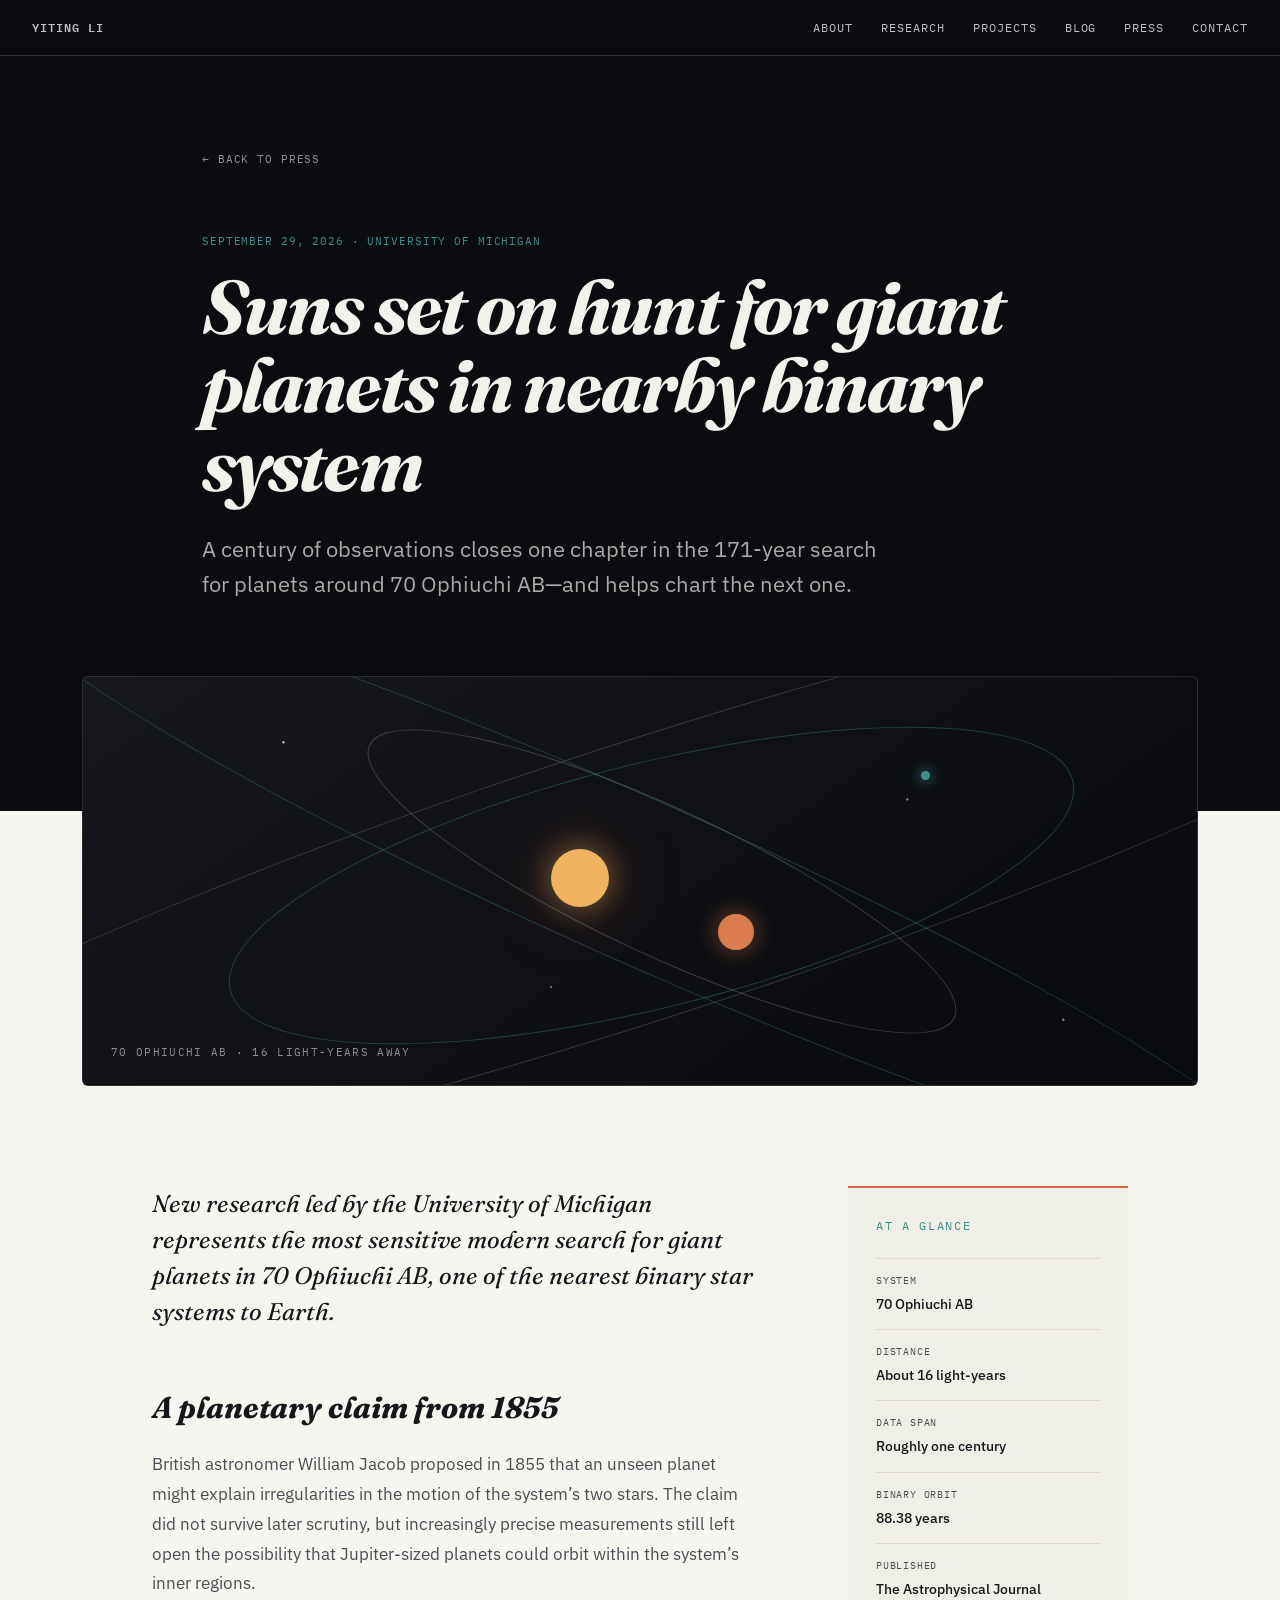
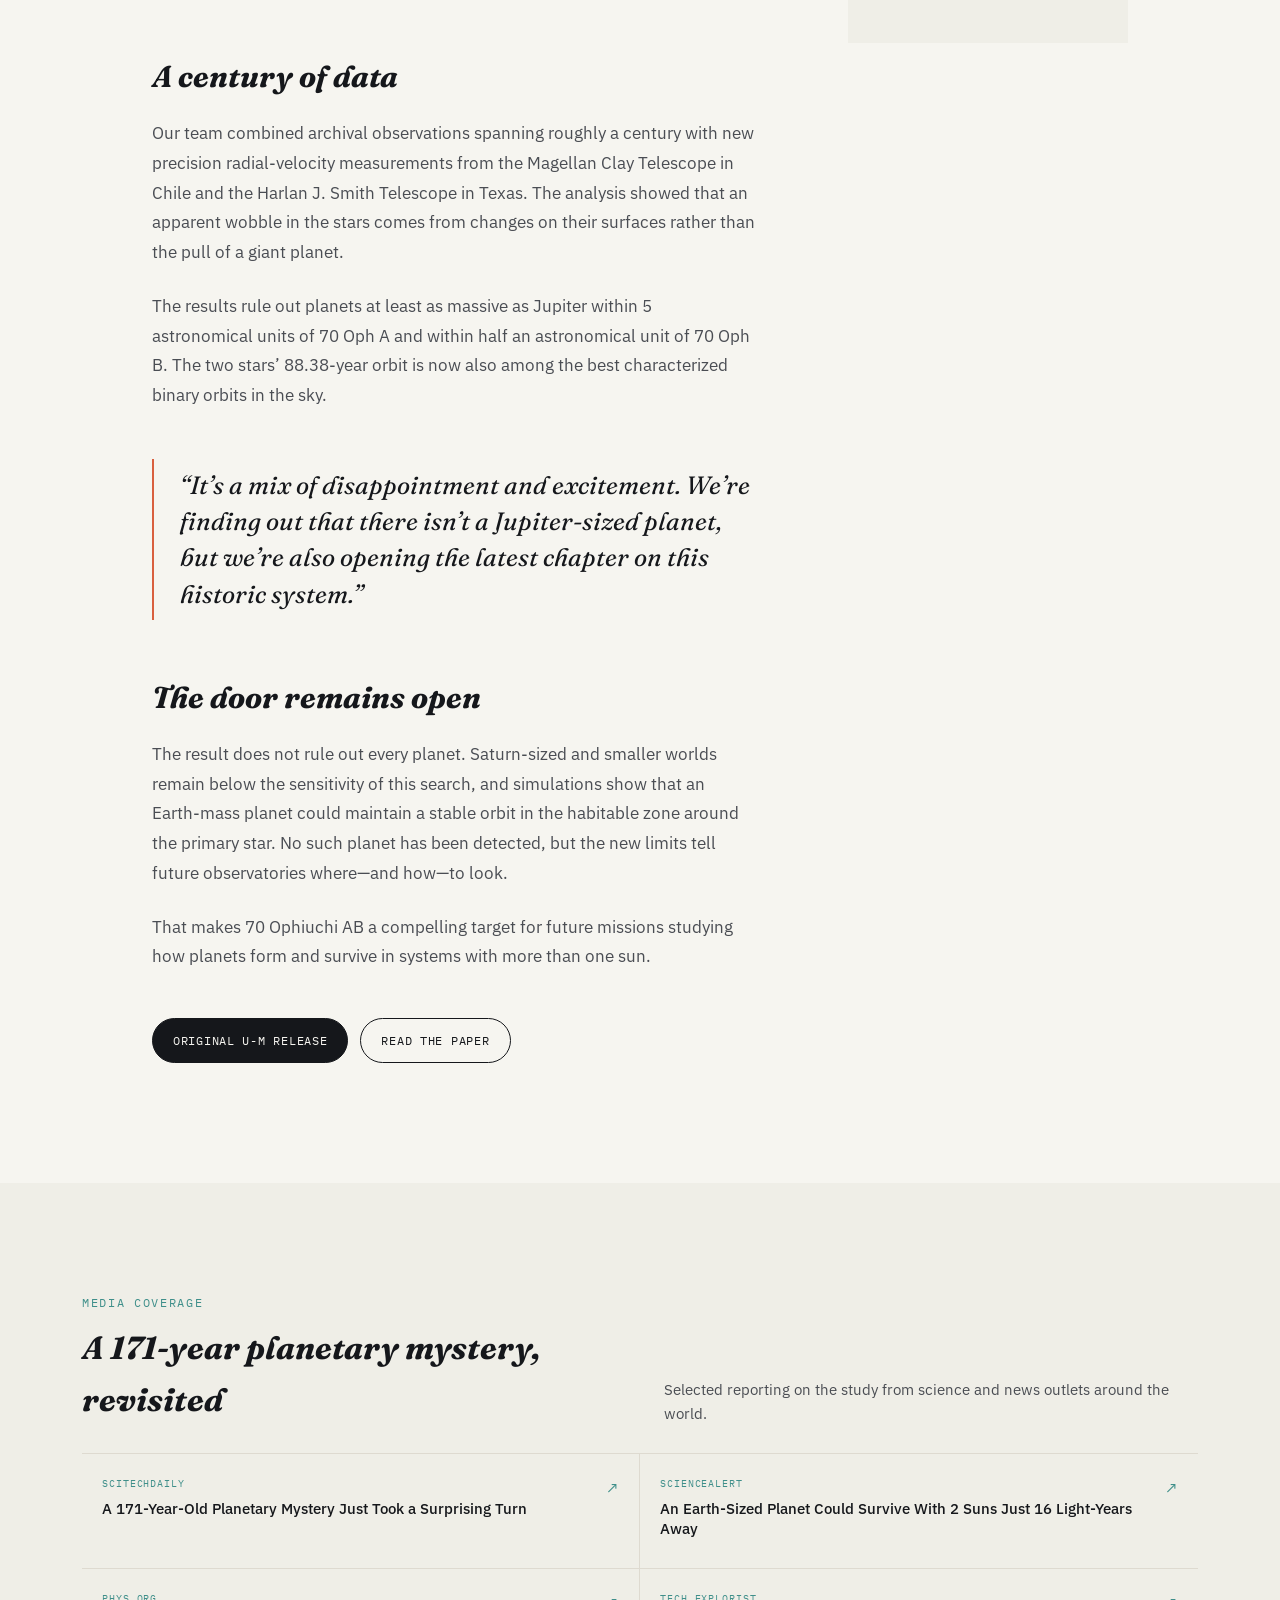
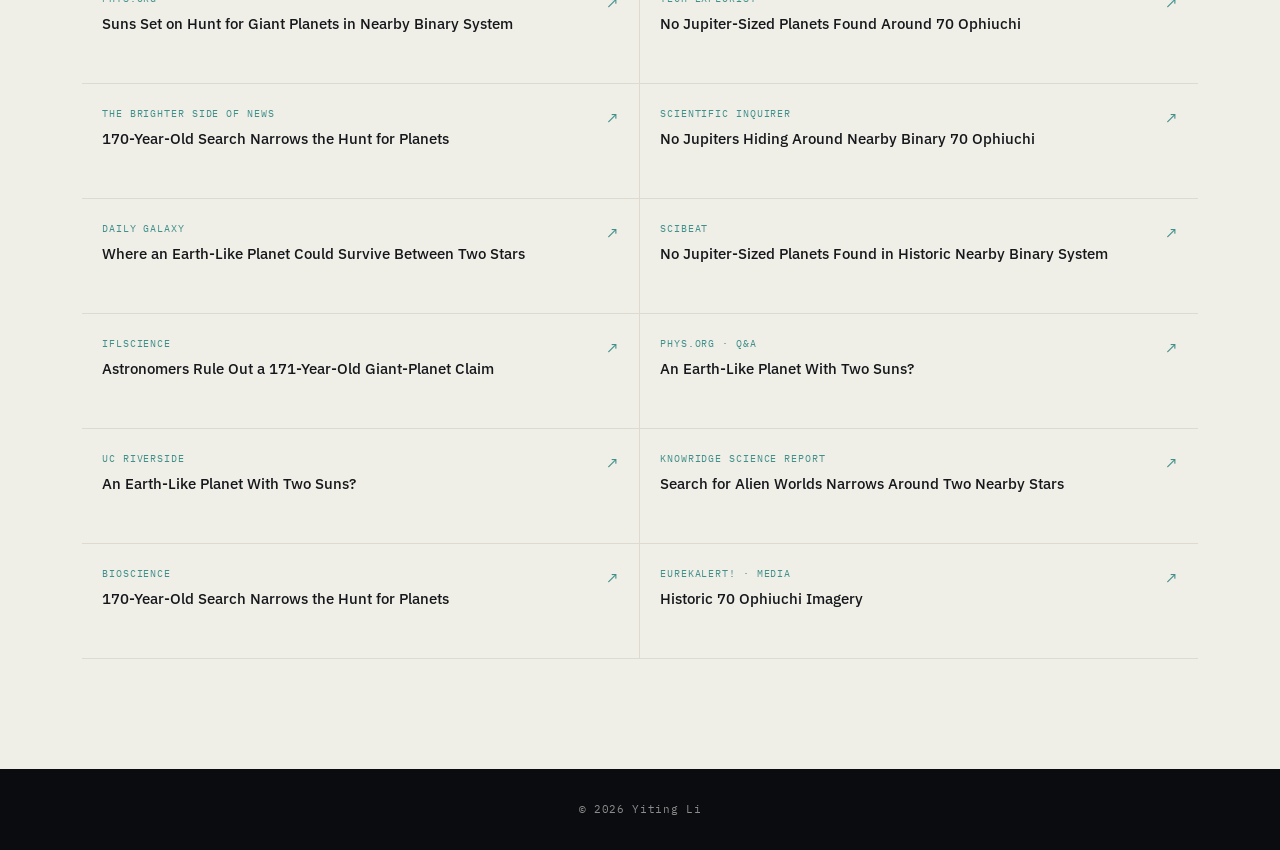
==== press/70-ophiuchi.html @ acbd2095 "Move press coverage to dedicated article" ====
<!DOCTYPE html>
<html lang="en">
<head>
  <meta charset="utf-8" />
  <meta name="viewport" content="width=device-width, initial-scale=1, shrink-to-fit=no" />
  <title>70 Ophiuchi AB | Yiting Li</title>
  <meta name="description" content="A century of observations rules out giant planets in key regions of the nearby binary system 70 Ophiuchi AB while leaving room for smaller worlds." />
  <link rel="preconnect" href="https://fonts.googleapis.com" />
  <link href="https://fonts.googleapis.com/css2?family=Fraunces:ital,wght@0,600;1,600;1,700;1,900&amp;family=IBM+Plex+Sans:wght@400;500;600&amp;family=IBM+Plex+Mono:wght@400;500&amp;display=swap" rel="stylesheet" />
  <link rel="stylesheet" href="../assets/css/redesign.css" />
  <link rel="icon" type="image/svg+xml" href="../assets/images/favicon.svg" />
</head>
<body class="press-article-page">

  <nav class="site-nav article-nav">
    <a class="wordmark" href="../index.html">Yiting Li</a>
    <button class="nav-toggle" id="navToggle" aria-expanded="false" aria-controls="navLinks">Menu</button>
    <ul id="navLinks">
      <li><a href="../index.html#about">About</a></li>
      <li><a href="../index.html#research">Research</a></li>
      <li><a href="../index.html#projects">Projects</a></li>
      <li><a href="../index.html#blog">Blog</a></li>
      <li><a href="../index.html#press">Press</a></li>
      <li><a href="../index.html#contact">Contact</a></li>
    </ul>
  </nav>

  <header class="article-header">
    <div class="wrap article-header-wrap">
      <a class="article-back" href="../index.html#press">← Back to press</a>
      <p class="press-meta">September 29, 2026 · University of Michigan</p>
      <h1>Suns set on hunt for giant planets in nearby binary system</h1>
      <p class="article-deck">A century of observations closes one chapter in the 171-year search for planets around 70 Ophiuchi AB—and helps chart the next one.</p>
    </div>
  </header>

  <main>
    <div class="wrap article-visual-wrap">
      <div class="binary-art article-system-art" aria-hidden="true">
        <span class="binary-star binary-star-a"></span>
        <span class="binary-star binary-star-b"></span>
        <span class="binary-orbit binary-orbit-a"></span>
        <span class="binary-orbit binary-orbit-b"></span>
        <span class="binary-planet"></span>
        <span class="system-label">70 Ophiuchi AB · 16 light-years away</span>
      </div>
    </div>

    <article class="wrap article-layout">
      <div class="article-prose">
        <p class="article-lead">New research led by the University of Michigan represents the most sensitive modern search for giant planets in 70 Ophiuchi AB, one of the nearest binary star systems to Earth.</p>

        <h2>A planetary claim from 1855</h2>
        <p>British astronomer William Jacob proposed in 1855 that an unseen planet might explain irregularities in the motion of the system’s two stars. The claim did not survive later scrutiny, but increasingly precise measurements still left open the possibility that Jupiter-sized planets could orbit within the system’s inner regions.</p>

        <h2>A century of data</h2>
        <p>Our team combined archival observations spanning roughly a century with new precision radial-velocity measurements from the Magellan Clay Telescope in Chile and the Harlan J. Smith Telescope in Texas. The analysis showed that an apparent wobble in the stars comes from changes on their surfaces rather than the pull of a giant planet.</p>
        <p>The results rule out planets at least as massive as Jupiter within 5 astronomical units of 70 Oph A and within half an astronomical unit of 70 Oph B. The two stars’ 88.38-year orbit is now also among the best characterized binary orbits in the sky.</p>

        <blockquote>“It’s a mix of disappointment and excitement. We’re finding out that there isn’t a Jupiter-sized planet, but we’re also opening the latest chapter on this historic system.”</blockquote>

        <h2>The door remains open</h2>
        <p>The result does not rule out every planet. Saturn-sized and smaller worlds remain below the sensitivity of this search, and simulations show that an Earth-mass planet could maintain a stable orbit in the habitable zone around the primary star. No such planet has been detected, but the new limits tell future observatories where—and how—to look.</p>
        <p>That makes 70 Ophiuchi AB a compelling target for future missions studying how planets form and survive in systems with more than one sun.</p>

        <div class="press-actions article-actions">
          <a class="btn press-primary" href="https://news.umich.edu/suns-set-on-hunt-for-giant-planets-in-nearby-binary-system/" target="_blank" rel="noopener noreferrer">Original U-M release</a>
          <a class="btn" href="https://doi.org/10.3847/1538-4357/ae9f52" target="_blank" rel="noopener noreferrer">Read the paper</a>
        </div>
      </div>

      <aside class="article-facts" aria-label="Study at a glance">
        <p class="eyebrow">At a glance</p>
        <dl>
          <div><dt>System</dt><dd>70 Ophiuchi AB</dd></div>
          <div><dt>Distance</dt><dd>About 16 light-years</dd></div>
          <div><dt>Data span</dt><dd>Roughly one century</dd></div>
          <div><dt>Binary orbit</dt><dd>88.38 years</dd></div>
          <div><dt>Published</dt><dd>The Astrophysical Journal</dd></div>
        </dl>
      </aside>
    </article>

    <section class="section on-dim article-coverage-section" aria-labelledby="coverage-title">
      <div class="wrap press-coverage">
        <div class="press-coverage-head">
          <div>
            <p class="eyebrow">Media coverage</p>
            <h2 id="coverage-title">A 171-year planetary mystery, revisited</h2>
          </div>
          <p>Selected reporting on the study from science and news outlets around the world.</p>
        </div>
        <ul class="coverage-links">
          <li><a href="https://scitechdaily.com/a-171-year-old-planetary-mystery-just-took-a-surprising-turn/" target="_blank" rel="noopener noreferrer"><span>SciTechDaily</span><strong>A 171-Year-Old Planetary Mystery Just Took a Surprising Turn</strong></a></li>
          <li><a href="https://www.sciencealert.com/an-earth-sized-planet-could-survive-with-2-suns-just-16-light-years-away" target="_blank" rel="noopener noreferrer"><span>ScienceAlert</span><strong>An Earth-Sized Planet Could Survive With 2 Suns Just 16 Light-Years Away</strong></a></li>
          <li><a href="https://phys.org/news/2026-09-suns-giant-planets-nearby-binary.html" target="_blank" rel="noopener noreferrer"><span>Phys.org</span><strong>Suns Set on Hunt for Giant Planets in Nearby Binary System</strong></a></li>
          <li><a href="https://www.techexplorist.com/two-suns-one-planet-hunt-no-giant-worlds-sight/105647/" target="_blank" rel="noopener noreferrer"><span>Tech Explorist</span><strong>No Jupiter-Sized Planets Found Around 70 Ophiuchi</strong></a></li>
          <li><a href="https://www.thebrighterside.news/post/170-year-old-search-narrows-the-hunt-for-planets-around-nearby-binary-system-70-ophiuchi/" target="_blank" rel="noopener noreferrer"><span>The Brighter Side of News</span><strong>170-Year-Old Search Narrows the Hunt for Planets</strong></a></li>
          <li><a href="https://scientificinquirer.com/2026/10/14/no-jupiters-hiding-around-nearby-binary-70-ophiuchi-a-century-of-data-shows/amp/" target="_blank" rel="noopener noreferrer"><span>Scientific Inquirer</span><strong>No Jupiters Hiding Around Nearby Binary 70 Ophiuchi</strong></a></li>
          <li><a href="https://dailygalaxy.com/2026/10/earth-like-planet-between-two-stars/" target="_blank" rel="noopener noreferrer"><span>Daily Galaxy</span><strong>Where an Earth-Like Planet Could Survive Between Two Stars</strong></a></li>
          <li><a href="https://scibeat.com/articles/no-jupiter-sized-planets-found-in-historic-nearby-binary-system-40c589ea" target="_blank" rel="noopener noreferrer"><span>SciBeat</span><strong>No Jupiter-Sized Planets Found in Historic Nearby Binary System</strong></a></li>
          <li><a href="https://www.iflscience.com/in-1855-astronomers-saw-signs-of-a-giant-planet-around-70-ophiuchi-171-years-later-astronomers-have-ruled-it-out-84803" target="_blank" rel="noopener noreferrer"><span>IFLScience</span><strong>Astronomers Rule Out a 171-Year-Old Giant-Planet Claim</strong></a></li>
          <li><a href="https://phys.org/news/2026-09-qa-earth-planet-suns.html" target="_blank" rel="noopener noreferrer"><span>Phys.org · Q&amp;A</span><strong>An Earth-Like Planet With Two Suns?</strong></a></li>
          <li><a href="https://news.ucr.edu/articles/2026/09/29/earth-planet-two-suns" target="_blank" rel="noopener noreferrer"><span>UC Riverside</span><strong>An Earth-Like Planet With Two Suns?</strong></a></li>
          <li><a href="https://knowridge.com/2026/09/search-for-alien-worlds-narrows-around-two-stars-just-16-light-years-away/" target="_blank" rel="noopener noreferrer"><span>Knowridge Science Report</span><strong>Search for Alien Worlds Narrows Around Two Nearby Stars</strong></a></li>
          <li><a href="https://www.bioscience.com.pk/en/subject/astronomy/170-year-old-search-narrows-the-hunt-for-planets-around-nearby-binary-system-70-ophiuchi" target="_blank" rel="noopener noreferrer"><span>BioScience</span><strong>170-Year-Old Search Narrows the Hunt for Planets</strong></a></li>
          <li><a href="https://www.eurekalert.org/multimedia/1154319" target="_blank" rel="noopener noreferrer"><span>EurekAlert! · Media</span><strong>Historic 70 Ophiuchi Imagery</strong></a></li>
        </ul>
      </div>
    </section>
  </main>

  <footer class="site-footer">© 2026 Yiting Li</footer>

  <script>
    var toggle = document.getElementById('navToggle');
    var links = document.getElementById('navLinks');
    toggle.addEventListener('click', function () {
      var open = links.classList.toggle('open');
      toggle.setAttribute('aria-expanded', open);
    });
    links.querySelectorAll('a').forEach(function (a) {
      a.addEventListener('click', function () { links.classList.remove('open'); });
    });
  </script>
</body>
</html>
---- assets/css/redesign.css ----
/* ============================================================
   Yiting Li — personal site redesign
   Palette: void #0b0c10, paper #f6f5f0, ink #15171b,
            redshift #d9603f (accent/warm), blueshift #3f8f8a (accent/cool)
   Type: Fraunces (display italic), IBM Plex Sans (body), IBM Plex Mono (labels)
   Signature motif: a thin Keplerian orbit arc, recurring as hero backdrop
   and section-divider mark — a visual nod to orbit-fitting, her research.
   ============================================================ */

:root {
  --void: #0b0c10;
  --paper: #f6f5f0;
  --paper-dim: #efeee7;
  --ink: #15171b;
  --ink-soft: #4a4d53;
  --bone: #f2f1ec;
  --redshift: #d9603f;
  --blueshift: #3f8f8a;
  --line: #dedad0;
  --line-dark: rgba(246, 245, 240, 0.14);

  --display: "Fraunces", Georgia, serif;
  --body: "IBM Plex Sans", -apple-system, BlinkMacSystemFont, sans-serif;
  --mono: "IBM Plex Mono", ui-monospace, SFMono-Regular, monospace;

  --max: 1180px;
}

* { box-sizing: border-box; }
html { scroll-behavior: smooth; }
@media (prefers-reduced-motion: reduce) {
  html { scroll-behavior: auto; }
  * { animation-duration: 0.001ms !important; animation-iteration-count: 1 !important; transition-duration: 0.001ms !important; }
}

body {
  margin: 0;
  font-family: var(--body);
  color: var(--ink);
  background: var(--paper);
  font-size: 16px;
  line-height: 1.6;
  -webkit-font-smoothing: antialiased;
}

a { color: inherit; }
img { max-width: 100%; display: block; }

.wrap { max-width: var(--max); margin: 0 auto; padding: 0 32px; }

/* ---------- focus ---------- */
a:focus-visible, button:focus-visible, input:focus-visible, textarea:focus-visible {
  outline: 2px solid var(--blueshift);
  outline-offset: 3px;
}

/* ---------- nav ---------- */
.site-nav {
  position: fixed;
  top: 0; left: 0; right: 0;
  z-index: 100;
  display: flex;
  align-items: center;
  justify-content: space-between;
  padding: 18px 32px;
  font-family: var(--mono);
  font-size: 12px;
  letter-spacing: 0.08em;
  text-transform: uppercase;
  color: #fff;
  background: rgba(11, 12, 16, 0.55);
  backdrop-filter: blur(10px);
  -webkit-backdrop-filter: blur(10px);
  border-bottom: 1px solid var(--line-dark);
}
.site-nav .wordmark { font-weight: 600; }
.site-nav ul { list-style: none; display: flex; gap: 28px; margin: 0; padding: 0; }
.site-nav a { text-decoration: none; opacity: 0.75; transition: opacity 0.2s; }
.site-nav a:hover { opacity: 1; }
.nav-toggle { display: none; background: none; border: none; color: #fff; font-family: var(--mono); font-size: 12px; cursor: pointer; }

@media (max-width: 720px) {
  /* backdrop-filter on .site-nav creates a containing block for fixed-position
     descendants, which traps ul's fixed overlay inside the nav bar's own
     height instead of the full viewport — drop the blur at this size. */
  .site-nav { backdrop-filter: none; -webkit-backdrop-filter: none; }
  .site-nav ul { position: fixed; inset: 0; background: var(--void); flex-direction: column; justify-content: center; align-items: center; gap: 32px; font-size: 18px; transform: translateY(-100%); transition: transform 0.35s ease; }
  .site-nav ul.open { transform: translateY(0); }
  .nav-toggle { display: block; z-index: 101; }
}

/* ---------- hero ---------- */
.hero {
  position: relative;
  min-height: 100vh;
  background: var(--void);
  color: var(--bone);
  display: flex;
  align-items: center;
  overflow: hidden;
}
.hero .wrap { position: relative; z-index: 2; padding-top: 60px; }
.hero .orbit {
  position: absolute;
  top: 50%; left: 50%;
  width: 1100px; height: 1100px;
  transform: translate(-50%, -50%);
  border-radius: 50%;
  border: 1px solid var(--line-dark);
  z-index: 1;
}
.hero .orbit-spin {
  position: absolute;
  inset: 0;
  animation: orbit-spin 24s linear infinite;
}
.hero .orbit-spin .dot {
  position: absolute;
  top: -4px; left: 50%;
  margin-left: -4px;
  width: 8px; height: 8px;
  border-radius: 50%;
  background: var(--redshift);
  box-shadow: 0 0 12px 2px rgba(217, 96, 63, 0.6);
}
@keyframes orbit-spin { from { transform: rotate(0deg); } to { transform: rotate(360deg); } }

.eyebrow {
  font-family: var(--mono);
  font-size: 12px;
  letter-spacing: 0.14em;
  text-transform: uppercase;
  color: var(--blueshift);
  margin: 0 0 22px;
}
.hero-photo {
  width: clamp(96px, 10vw, 140px);
  height: clamp(96px, 10vw, 140px);
  border-radius: 50%;
  overflow: hidden;
  border: 2px solid rgba(246, 245, 240, 0.18);
  box-shadow: 0 20px 60px -20px rgba(0, 0, 0, 0.6);
}
.hero-photo img { width: 100%; height: 100%; object-fit: cover; }
.hero-name {
  font-family: var(--display);
  font-style: italic;
  font-weight: 700;
  font-size: clamp(26px, 3.4vw, 40px);
  margin: 22px 0 0;
  letter-spacing: -0.01em;
}
.hero .subtitle {
  margin-top: 26px;
  font-family: var(--mono);
  font-size: 14px;
  letter-spacing: 0.04em;
  color: rgba(246, 245, 240, 0.7);
  max-width: 40ch;
}
.scroll-cue {
  position: absolute;
  bottom: 40px; left: 32px;
  font-family: var(--mono);
  font-size: 11px;
  letter-spacing: 0.1em;
  color: rgba(246, 245, 240, 0.5);
  z-index: 2;
}

/* ---------- section scaffolding ---------- */
.section { padding: 130px 0; }
.section.on-void { background: var(--void); color: var(--bone); }
.section.on-dim { background: var(--paper-dim); }

.section-head { margin-bottom: 56px; max-width: 640px; }
.section-head .eyebrow { margin-bottom: 14px; }
.section-head h2 {
  font-family: var(--display);
  font-style: italic;
  font-weight: 700;
  font-size: clamp(30px, 4vw, 44px);
  margin: 0 0 18px;
}
.section-head p { color: var(--ink-soft); margin: 0; font-size: 16px; }
.on-void .section-head p { color: rgba(246, 245, 240, 0.68); }

/* ---------- about ---------- */
.about-grid {
  display: grid;
  grid-template-columns: 1.4fr 1fr;
  gap: 64px;
  align-items: start;
}
.about-grid p { margin: 0 0 18px; color: var(--ink-soft); font-size: 16.5px; }
.about-photo {
  border-radius: 4px;
  overflow: hidden;
  border: 1px solid var(--line);
}
.about-photo img { filter: grayscale(15%); }
.links-row { display: flex; gap: 14px; margin-top: 24px; flex-wrap: wrap; }
.btn {
  display: inline-block;
  font-family: var(--mono);
  font-size: 12px;
  letter-spacing: 0.06em;
  text-transform: uppercase;
  text-decoration: none;
  padding: 12px 20px;
  border: 1px solid var(--ink);
  border-radius: 100px;
  transition: background 0.2s, color 0.2s;
}
.btn:hover { background: var(--ink); color: var(--paper); }
.on-void .btn { border-color: var(--bone); }
.on-void .btn:hover { background: var(--bone); color: var(--void); }

@media (max-width: 860px) {
  .about-grid { grid-template-columns: 1fr; }
  .about-photo { max-width: 320px; }
}

/* ---------- research grid ---------- */
.research-grid {
  display: grid;
  grid-template-columns: repeat(3, 1fr);
  gap: 1px;
  background: var(--line);
  border: 1px solid var(--line);
}
.research-card {
  background: var(--paper-dim);
  padding: 32px;
}
.research-card h3 { font-family: var(--body); font-weight: 600; font-size: 17px; margin: 0 0 12px; }
.research-card p { font-size: 14.5px; color: var(--ink-soft); margin: 0 0 14px; }
.research-card a { font-family: var(--mono); font-size: 12px; letter-spacing: 0.04em; color: var(--blueshift); text-decoration: none; border-bottom: 1px solid transparent; }
.research-card a:hover { border-color: var(--blueshift); }

@media (max-width: 900px) {
  .research-grid { grid-template-columns: 1fr; }
}

/* ---------- projects ---------- */
.projects-grid {
  display: grid;
  grid-template-columns: repeat(3, 1fr);
  gap: 24px;
}
.project-card {
  background: #16181d;
  border: 1px solid var(--line-dark);
  border-radius: 6px;
  padding: 28px;
  display: flex;
  flex-direction: column;
  gap: 14px;
  transition: transform 0.25s ease, border-color 0.25s ease;
}
.project-card:hover { transform: translateY(-4px); border-color: var(--redshift); }
.project-tag {
  font-family: var(--mono);
  font-size: 11px;
  letter-spacing: 0.08em;
  text-transform: uppercase;
  color: var(--redshift);
}
.project-card h3 { font-family: var(--body); font-size: 19px; font-weight: 600; margin: 0; color: var(--bone); }
.project-card p { font-size: 14px; color: rgba(246, 245, 240, 0.65); margin: 0; flex-grow: 1; }
.project-card .link { font-family: var(--mono); font-size: 12px; color: var(--blueshift); text-decoration: none; }
.project-card .link::after { content: " →"; }
.project-card.placeholder-card { border-style: dashed; opacity: 0.6; }

/* mini orbit animation, used inside project cards (e.g. orvara) */
.card-orbit {
  position: relative;
  height: 90px;
  display: flex;
  align-items: center;
  justify-content: center;
  overflow: hidden;
}
.card-orbit .ellipse {
  position: relative;
  width: 220px; height: 90px;
  border: 1px solid var(--line-dark);
  border-radius: 50%;
}
.card-orbit .ellipse-spin {
  position: absolute;
  inset: 0;
  animation: orbit-spin 9s linear infinite;
}
.card-orbit .ellipse-spin .body {
  position: absolute;
  top: -4px; left: 50%;
  margin-left: -4px;
  width: 8px; height: 8px;
  border-radius: 50%;
  background: var(--blueshift);
  box-shadow: 0 0 10px 2px rgba(63, 143, 138, 0.55);
}
.card-orbit .star {
  position: absolute;
  top: 50%; left: 50%;
  width: 6px; height: 6px;
  margin: -3px 0 0 -3px;
  border-radius: 50%;
  background: var(--redshift);
  box-shadow: 0 0 10px 3px rgba(217, 96, 63, 0.5);
}

@media (max-width: 900px) {
  .projects-grid { grid-template-columns: 1fr; }
}

/* mini prism-refraction animation, used inside the Prism project card */
.card-prism {
  position: relative;
  height: 90px;
  display: flex;
  align-items: center;
  justify-content: center;
}
.card-prism svg { display: block; width: 100%; height: 100%; overflow: visible; }
.card-prism .beam-in { stroke: rgba(246, 245, 240, 0.75); stroke-width: 2; }
.card-prism .glass { fill: rgba(246, 245, 240, 0.06); stroke: var(--line-dark); stroke-width: 1; }
.card-prism .ray {
  stroke-width: 2;
  stroke-linecap: round;
  animation: ray-shimmer 3.2s ease-in-out infinite;
}
.card-prism .ray:nth-child(1) { animation-delay: 0s; }
.card-prism .ray:nth-child(2) { animation-delay: 0.15s; }
.card-prism .ray:nth-child(3) { animation-delay: 0.3s; }
.card-prism .ray:nth-child(4) { animation-delay: 0.45s; }
.card-prism .ray:nth-child(5) { animation-delay: 0.6s; }
.card-prism .ray:nth-child(6) { animation-delay: 0.75s; }
@keyframes ray-shimmer {
  0%, 100% { opacity: 0.55; }
  50% { opacity: 1; }
}

/* ---------- blog ---------- */
.post-list { border-top: 1px solid var(--line); }
.post-row {
  display: grid;
  grid-template-columns: 140px 1fr auto;
  gap: 24px;
  align-items: baseline;
  padding: 26px 0;
  border-bottom: 1px solid var(--line);
  text-decoration: none;
  color: var(--ink);
}
.post-date { font-family: var(--mono); font-size: 12px; letter-spacing: 0.04em; color: var(--ink-soft); }
.post-row h3 { font-family: var(--body); font-weight: 600; font-size: 17px; margin: 0 0 6px; }
.post-row p { font-size: 14.5px; color: var(--ink-soft); margin: 0; }
.post-row .read { font-family: var(--mono); font-size: 12px; color: var(--blueshift); white-space: nowrap; }
.post-row .read::after { content: " →"; }
.post-row.placeholder-row { opacity: 0.55; }

@media (max-width: 720px) {
  .post-row { grid-template-columns: 1fr; gap: 8px; }
  .post-row .read { justify-self: start; }
}

/* ---------- press ---------- */
.press-feature {
  display: grid;
  grid-template-columns: minmax(280px, 0.9fr) minmax(0, 1.35fr);
  min-height: 500px;
  margin-bottom: 72px;
  overflow: hidden;
  border: 1px solid var(--line);
  border-radius: 6px;
  background: #fff;
}
.binary-art {
  position: relative;
  min-height: 100%;
  overflow: hidden;
  background:
    radial-gradient(circle at 18% 16%, rgba(246, 245, 240, 0.65) 0 1px, transparent 1.5px),
    radial-gradient(circle at 74% 30%, rgba(246, 245, 240, 0.45) 0 1px, transparent 1.5px),
    radial-gradient(circle at 42% 76%, rgba(246, 245, 240, 0.38) 0 1px, transparent 1.5px),
    radial-gradient(circle at 88% 84%, rgba(246, 245, 240, 0.5) 0 1px, transparent 1.5px),
    linear-gradient(145deg, #16181d, #090a0d);
  border-right: 1px solid var(--line);
}
.binary-art::before,
.binary-art::after {
  content: "";
  position: absolute;
  inset: 16% -36%;
  border: 1px solid rgba(246, 245, 240, 0.16);
  border-radius: 50%;
  transform: rotate(-18deg);
}
.binary-art::after {
  inset: 30% -12%;
  border-color: rgba(63, 143, 138, 0.35);
  transform: rotate(24deg);
}
.binary-star,
.binary-planet {
  position: absolute;
  display: block;
  border-radius: 50%;
}
.binary-star-a {
  top: 39%;
  left: 37%;
  width: 44px;
  height: 44px;
  background: #f0b361;
  box-shadow: 0 0 22px 7px rgba(240, 179, 97, 0.28), 0 0 70px 12px rgba(217, 96, 63, 0.18);
}
.binary-star-b {
  top: 57%;
  left: 59%;
  width: 28px;
  height: 28px;
  background: #db7c4d;
  box-shadow: 0 0 18px 5px rgba(219, 124, 77, 0.28);
}
.binary-orbit {
  position: absolute;
  display: block;
  border: 1px solid rgba(246, 245, 240, 0.2);
  border-radius: 50%;
}
.binary-orbit-a {
  top: 32%;
  left: 23%;
  width: 58%;
  height: 36%;
  transform: rotate(25deg);
}
.binary-orbit-b {
  top: 21%;
  left: 12%;
  width: 78%;
  height: 60%;
  border-color: rgba(63, 143, 138, 0.38);
  transform: rotate(-14deg);
}
.binary-planet {
  top: 30%;
  right: 18%;
  width: 9px;
  height: 9px;
  background: var(--blueshift);
  box-shadow: 0 0 12px 3px rgba(63, 143, 138, 0.45);
}
.system-label {
  position: absolute;
  left: 28px;
  bottom: 24px;
  font-family: var(--mono);
  font-size: 11px;
  letter-spacing: 0.12em;
  text-transform: uppercase;
  color: rgba(246, 245, 240, 0.55);
}
.press-feature-copy { padding: clamp(34px, 5vw, 64px); }
.press-meta {
  margin: 0 0 18px;
  font-family: var(--mono);
  font-size: 11px;
  letter-spacing: 0.08em;
  text-transform: uppercase;
  color: var(--blueshift);
}
.press-feature-copy h3 {
  max-width: 18ch;
  margin: 0 0 24px;
  font-family: var(--display);
  font-size: clamp(29px, 3.5vw, 44px);
  font-style: italic;
  line-height: 1.08;
}
.press-feature-copy > p:not(.press-meta) { margin: 0 0 16px; color: var(--ink-soft); }
.press-feature-copy blockquote {
  margin: 28px 0;
  padding-left: 18px;
  border-left: 2px solid var(--redshift);
  font-family: var(--display);
  font-size: 18px;
  font-style: italic;
}
.press-actions { display: flex; flex-wrap: wrap; gap: 12px; margin-top: 30px; }
.press-actions .press-primary { background: var(--ink); color: var(--paper); }
.press-actions .press-primary:hover { background: var(--blueshift); border-color: var(--blueshift); }
.press-coverage { margin-bottom: 76px; }
.press-coverage-head {
  display: grid;
  grid-template-columns: 1fr 1fr;
  gap: 48px;
  align-items: end;
  margin-bottom: 28px;
}
.press-coverage-head .eyebrow { margin-bottom: 10px; }
.press-coverage-head h3,
.earlier-press-title {
  margin: 0;
  font-family: var(--display);
  font-size: 26px;
  font-style: italic;
}
.press-coverage-head > p { margin: 0; color: var(--ink-soft); font-size: 14.5px; }
.coverage-links {
  display: grid;
  grid-template-columns: repeat(2, minmax(0, 1fr));
  margin: 0;
  padding: 0;
  border-top: 1px solid var(--line);
  list-style: none;
}
.coverage-links li { border-bottom: 1px solid var(--line); }
.coverage-links li:nth-child(odd) { border-right: 1px solid var(--line); }
.coverage-links a {
  position: relative;
  display: block;
  min-height: 114px;
  padding: 22px 50px 22px 20px;
  text-decoration: none;
  transition: background 0.2s ease;
}
.coverage-links a::after {
  content: "↗";
  position: absolute;
  top: 22px;
  right: 20px;
  color: var(--blueshift);
  font-size: 16px;
}
.coverage-links a:hover { background: var(--paper-dim); }
.coverage-links span {
  display: block;
  margin-bottom: 7px;
  font-family: var(--mono);
  font-size: 10px;
  letter-spacing: 0.09em;
  text-transform: uppercase;
  color: var(--blueshift);
}
.coverage-links strong { display: block; font-size: 14.5px; line-height: 1.4; font-weight: 500; }
.earlier-press-title { margin-bottom: 24px; }
.press-grid {
  display: grid;
  grid-template-columns: repeat(3, 1fr);
  gap: 28px;
}
.press-card { display: block; text-decoration: none; color: var(--ink); }
.press-card figure { margin: 0; border-radius: 4px; overflow: hidden; aspect-ratio: 4/3; background: var(--paper-dim); }
.press-card img { width: 100%; height: 100%; object-fit: cover; transition: transform 0.4s ease; }
.press-card:hover img { transform: scale(1.05); }
.press-card figcaption { margin-top: 12px; font-size: 14.5px; line-height: 1.4; }

/* ---------- press article ---------- */
.article-nav .wordmark { text-decoration: none; }
.article-header {
  padding: 145px 0 210px;
  color: var(--bone);
  background: var(--void);
}
.article-header-wrap { max-width: 940px; }
.article-back {
  display: inline-block;
  margin-bottom: 64px;
  font-family: var(--mono);
  font-size: 11px;
  letter-spacing: 0.08em;
  text-decoration: none;
  text-transform: uppercase;
  color: rgba(246, 245, 240, 0.58);
}
.article-back:hover { color: var(--bone); }
.article-header .press-meta { color: var(--blueshift); }
.article-header h1 {
  max-width: 900px;
  margin: 0 0 28px;
  font-family: var(--display);
  font-size: clamp(42px, 6.5vw, 76px);
  font-style: italic;
  line-height: 1.03;
  letter-spacing: -0.025em;
}
.article-deck {
  max-width: 700px;
  margin: 0;
  font-size: clamp(18px, 2vw, 22px);
  color: rgba(246, 245, 240, 0.68);
}
.article-visual-wrap { margin-top: -135px; }
.article-system-art {
  height: 410px;
  min-height: 0;
  border: 1px solid rgba(246, 245, 240, 0.12);
  border-radius: 6px;
}
.article-system-art .binary-star-a { top: 42%; left: 42%; width: 58px; height: 58px; }
.article-system-art .binary-star-b { top: 58%; left: 57%; width: 36px; height: 36px; }
.article-system-art .binary-planet { top: 23%; right: 24%; }
.article-layout {
  display: grid;
  grid-template-columns: minmax(0, 1fr) 280px;
  gap: 92px;
  align-items: start;
  padding-top: 100px;
  padding-bottom: 120px;
  max-width: 1040px;
}
.article-prose { max-width: 680px; }
.article-prose p { margin: 0 0 24px; color: var(--ink-soft); font-size: 17px; line-height: 1.75; }
.article-prose .article-lead {
  margin-bottom: 48px;
  font-family: var(--display);
  font-size: 24px;
  font-style: italic;
  line-height: 1.5;
  color: var(--ink);
}
.article-prose h2 {
  margin: 54px 0 18px;
  font-family: var(--display);
  font-size: 30px;
  font-style: italic;
}
.article-prose blockquote {
  margin: 48px 0;
  padding: 8px 0 8px 26px;
  border-left: 2px solid var(--redshift);
  font-family: var(--display);
  font-size: 25px;
  font-style: italic;
  line-height: 1.45;
}
.article-actions { margin-top: 46px; }
.article-facts {
  position: sticky;
  top: 100px;
  padding: 28px;
  border-top: 2px solid var(--redshift);
  background: var(--paper-dim);
}
.article-facts .eyebrow { margin-bottom: 22px; }
.article-facts dl { margin: 0; }
.article-facts dl div { padding: 14px 0; border-top: 1px solid var(--line); }
.article-facts dt {
  margin-bottom: 4px;
  font-family: var(--mono);
  font-size: 10px;
  letter-spacing: 0.08em;
  text-transform: uppercase;
  color: var(--ink-soft);
}
.article-facts dd { margin: 0; font-size: 14px; font-weight: 500; }
.article-coverage-section { padding: 110px 0; }
.article-coverage-section .press-coverage { margin-bottom: 0; }
.article-coverage-section .press-coverage-head h2 {
  margin: 0;
  font-family: var(--display);
  font-size: 32px;
  font-style: italic;
}
.press-article-page .site-footer { background: var(--void); color: rgba(246, 245, 240, 0.55); }

@media (max-width: 900px) {
  .press-feature { grid-template-columns: 1fr; }
  .binary-art { min-height: 340px; border-right: 0; border-bottom: 1px solid var(--line); }
  .press-coverage-head { grid-template-columns: 1fr; gap: 12px; }
  .press-grid { grid-template-columns: 1fr; }
  .article-layout { grid-template-columns: 1fr; gap: 60px; }
  .article-facts { position: static; }
}

@media (max-width: 640px) {
  .coverage-links { grid-template-columns: 1fr; }
  .coverage-links li:nth-child(odd) { border-right: 0; }
  .binary-art { min-height: 280px; }
  .press-feature-copy { padding: 30px 24px 34px; }
  .press-feature-copy h3 { max-width: none; }
  .article-header { padding: 110px 0 150px; }
  .article-back { margin-bottom: 46px; }
  .article-visual-wrap { margin-top: -90px; }
  .article-system-art { height: 270px; min-height: 0; }
  .article-system-art .system-label { left: 20px; bottom: 18px; }
  .article-layout { padding-top: 64px; padding-bottom: 80px; }
  .article-prose p { font-size: 16px; }
  .article-prose .article-lead { font-size: 21px; }
  .article-prose blockquote { font-size: 21px; }
  .article-coverage-section { padding: 80px 0; }
}

/* ---------- contact ---------- */
.contact-wrap { display: grid; grid-template-columns: 1fr 1.3fr; gap: 64px; }
.contact-wrap h2 { font-family: var(--display); font-style: italic; font-size: clamp(30px, 4vw, 44px); margin: 0 0 18px; }
.contact-wrap p { color: rgba(246, 245, 240, 0.68); }
.field { margin-bottom: 18px; }
.field label { display: block; font-family: var(--mono); font-size: 11px; letter-spacing: 0.08em; text-transform: uppercase; color: rgba(246, 245, 240, 0.55); margin-bottom: 8px; }
.field input, .field textarea {
  width: 100%;
  background: transparent;
  border: none;
  border-bottom: 1px solid var(--line-dark);
  color: var(--bone);
  font-family: var(--body);
  font-size: 15px;
  padding: 10px 0;
}
.field input::placeholder, .field textarea::placeholder { color: rgba(246, 245, 240, 0.3); }
.field textarea { resize: vertical; }
.submit-row { margin-top: 28px; }
.submit-row button {
  font-family: var(--mono);
  font-size: 12px;
  letter-spacing: 0.06em;
  text-transform: uppercase;
  background: var(--bone);
  color: var(--void);
  border: none;
  border-radius: 100px;
  padding: 13px 26px;
  cursor: pointer;
}

@media (max-width: 860px) {
  .contact-wrap { grid-template-columns: 1fr; }
}

/* ---------- footer ---------- */
.site-footer {
  padding: 32px;
  text-align: center;
  font-family: var(--mono);
  font-size: 11px;
  letter-spacing: 0.06em;
  color: rgba(246, 245, 240, 0.4);
  background: var(--void);
}
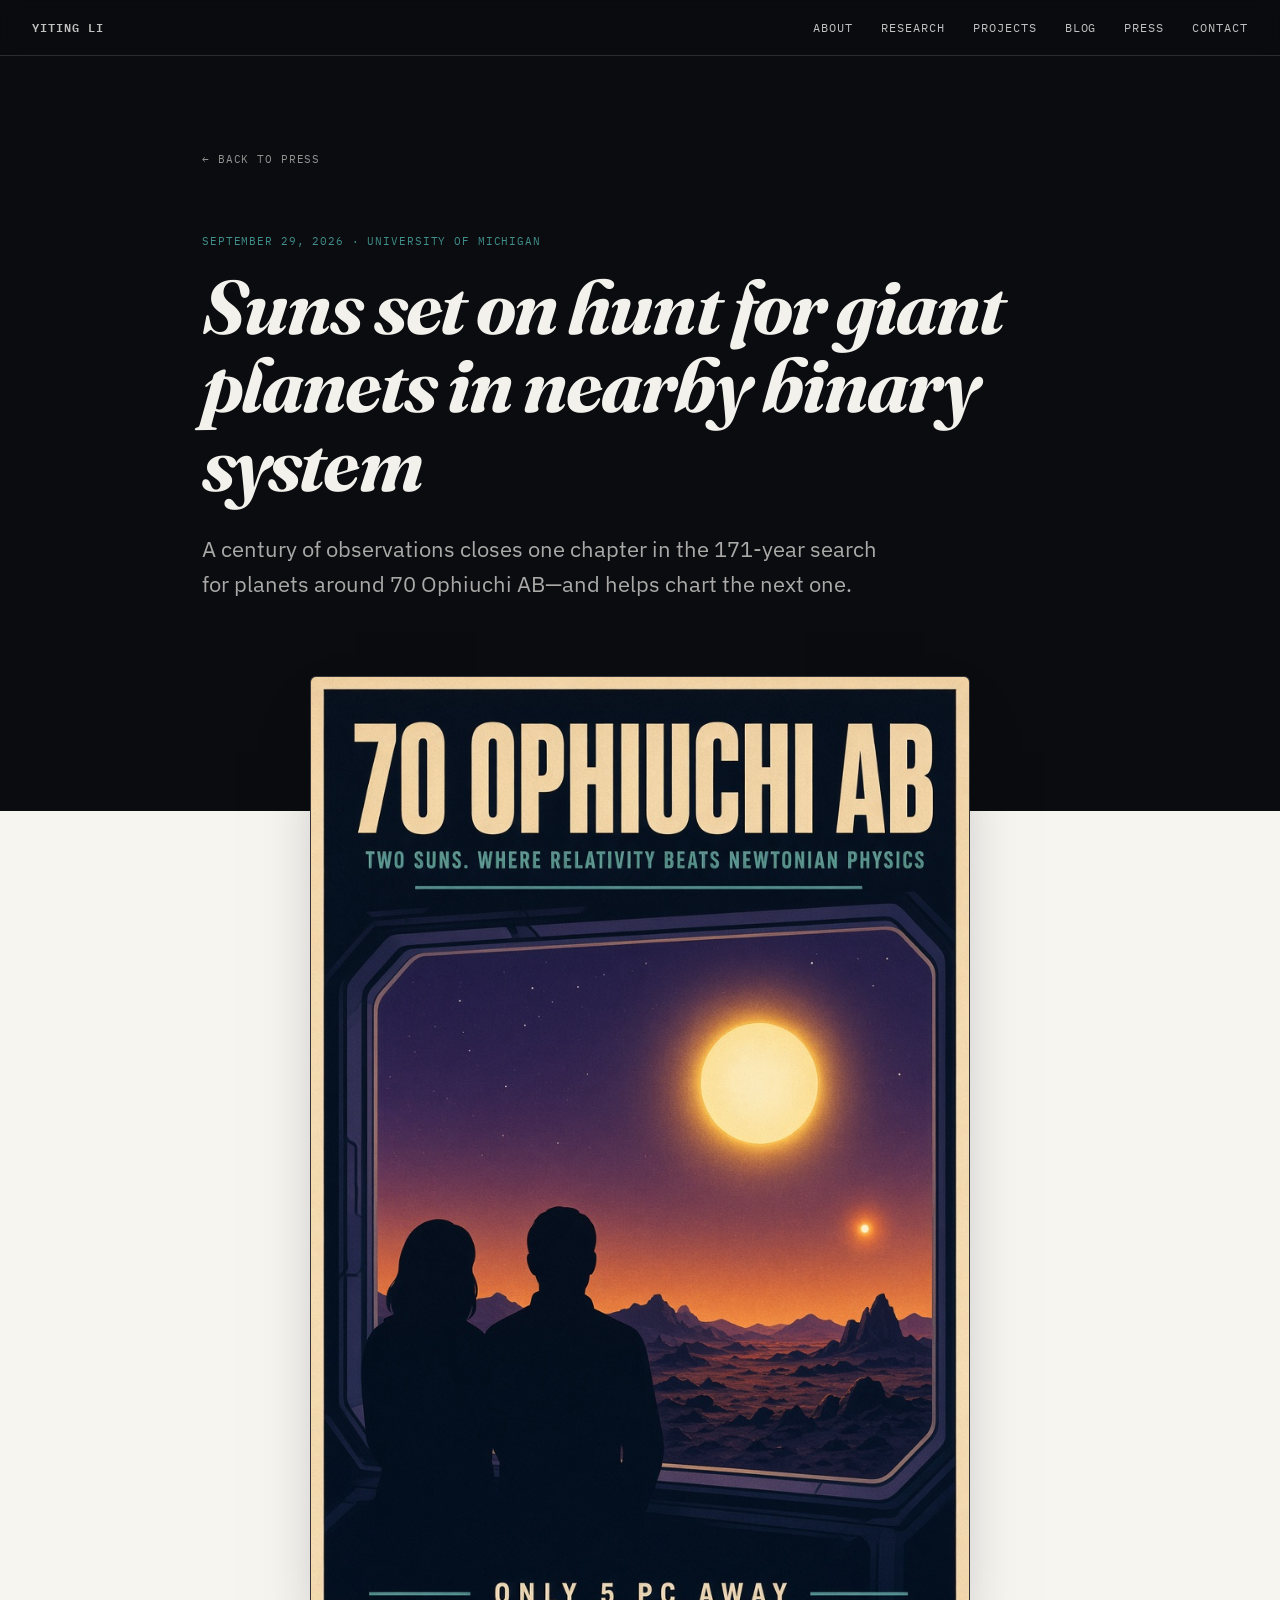
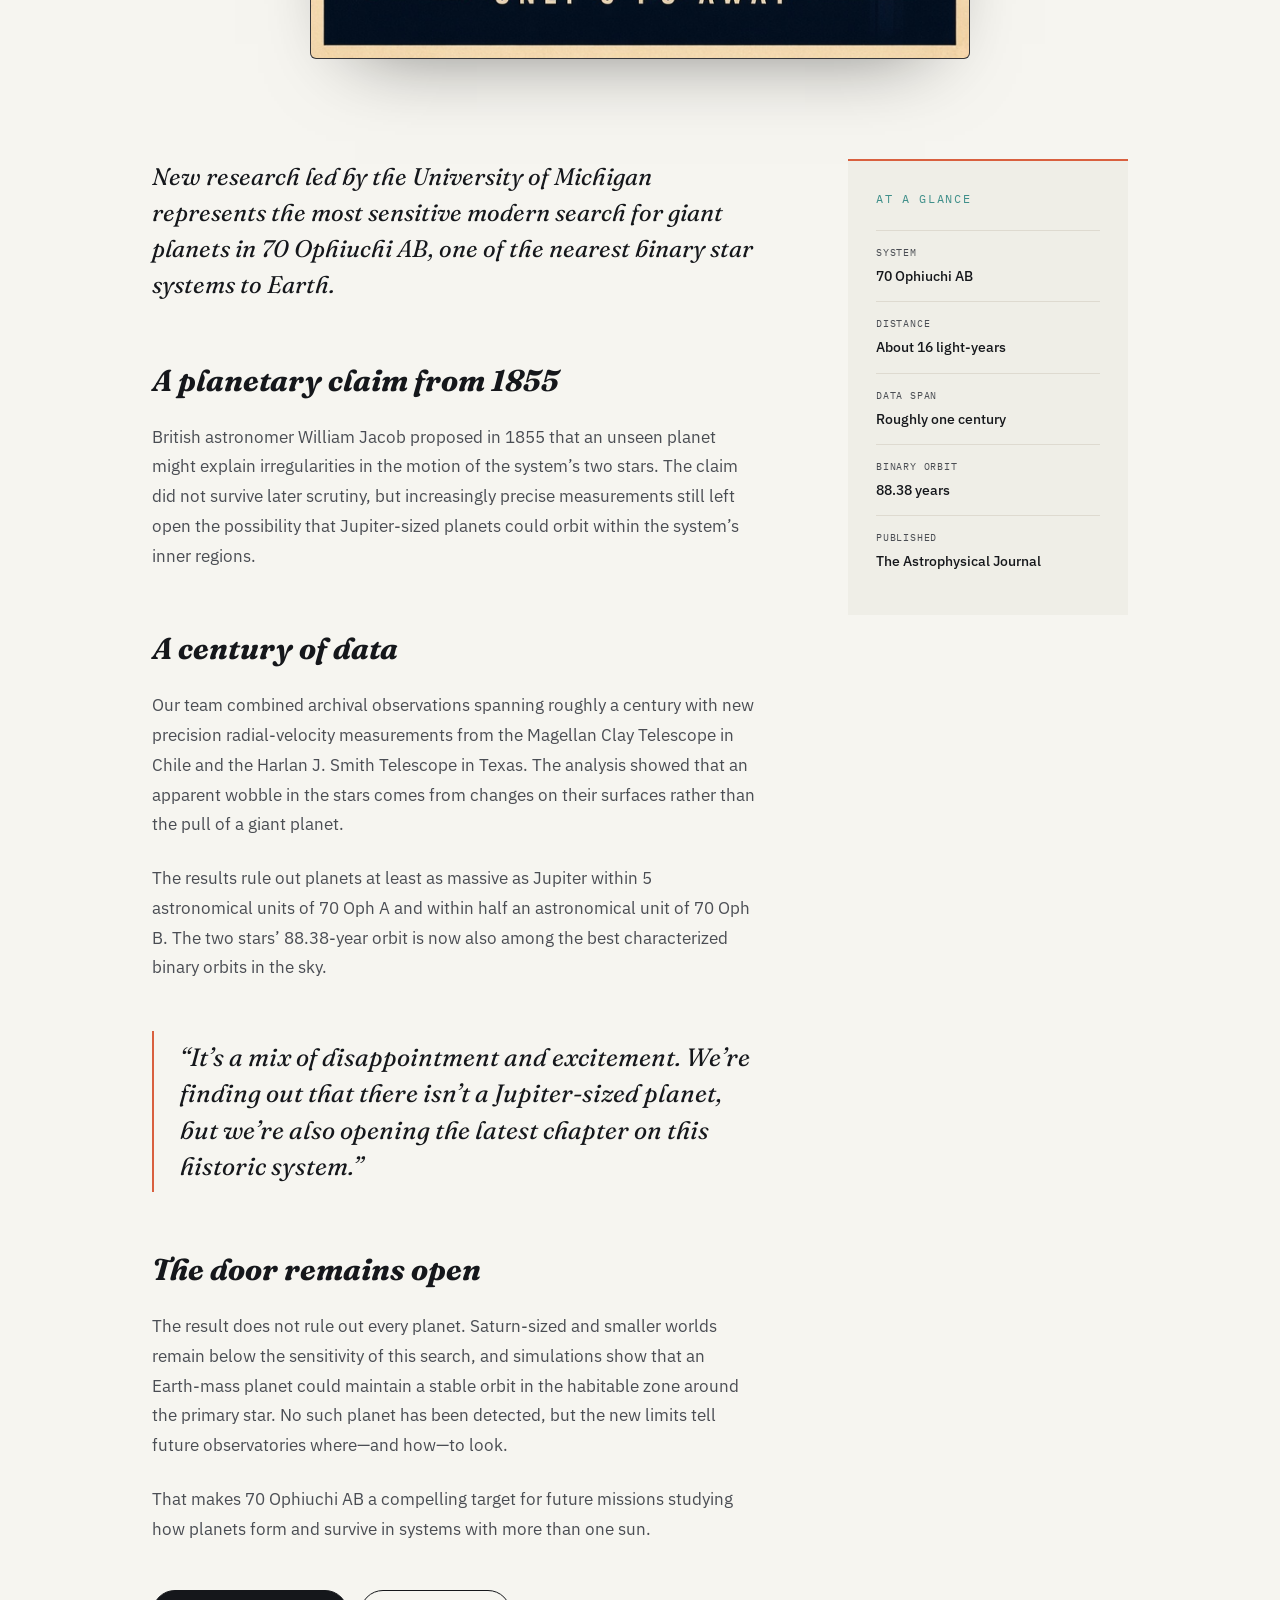
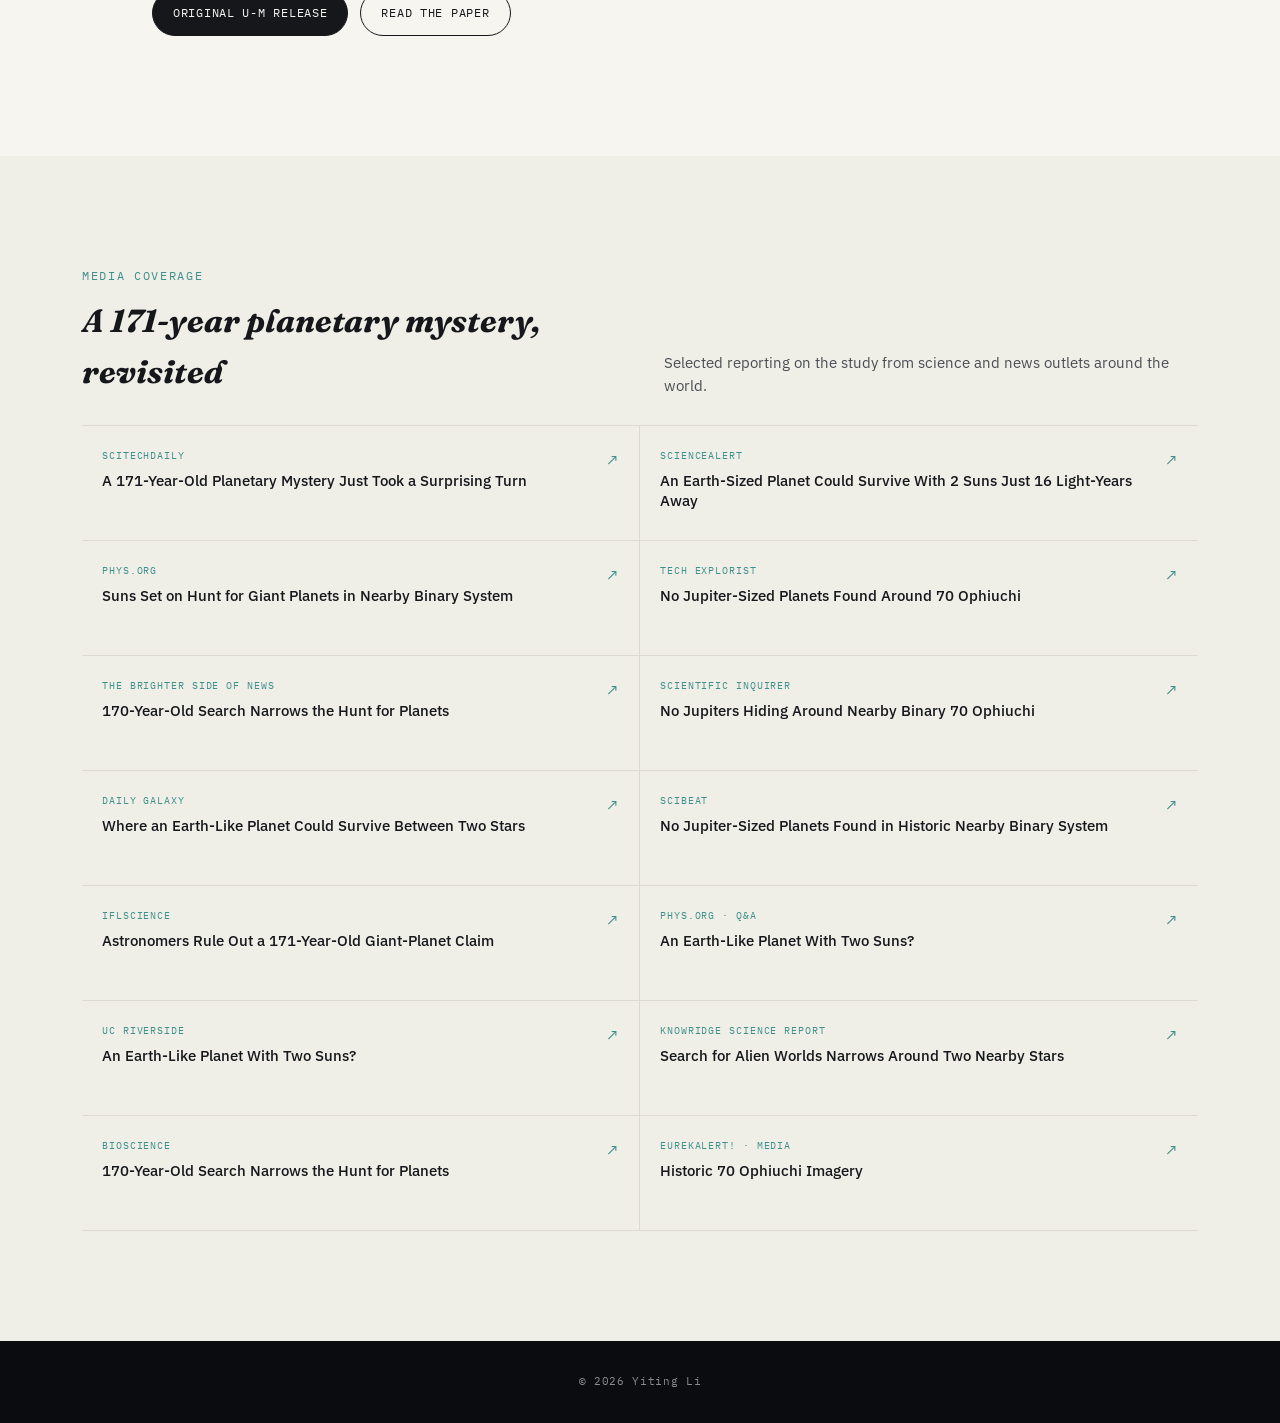
==== commit fab618a8: "Use 70 Ophiuchi poster in press feature" ====
--- a/press/70-ophiuchi.html
+++ b/press/70-ophiuchi.html
@@ -35,15 +35,10 @@
   </header>
 
   <main>
-    <div class="wrap article-visual-wrap">
-      <div class="binary-art article-system-art" aria-hidden="true">
-        <span class="binary-star binary-star-a"></span>
-        <span class="binary-star binary-star-b"></span>
-        <span class="binary-orbit binary-orbit-a"></span>
-        <span class="binary-orbit binary-orbit-b"></span>
-        <span class="binary-planet"></span>
-        <span class="system-label">70 Ophiuchi AB · 16 light-years away</span>
-      </div>
+    <div class="wrap article-poster-wrap">
+      <figure class="article-poster">
+        <img src="../assets/images/70-ophiuchi-poster.jpg" alt="Illustrated 70 Ophiuchi AB poster showing two suns above an alien landscape" />
+      </figure>
     </div>
 
     <article class="wrap article-layout">
--- a/assets/css/redesign.css
+++ b/assets/css/redesign.css
@@ -377,92 +377,16 @@
   border-radius: 6px;
   background: #fff;
 }
-.binary-art {
-  position: relative;
-  min-height: 100%;
+.press-feature-visual {
+  margin: 0;
   overflow: hidden;
-  background:
-    radial-gradient(circle at 18% 16%, rgba(246, 245, 240, 0.65) 0 1px, transparent 1.5px),
-    radial-gradient(circle at 74% 30%, rgba(246, 245, 240, 0.45) 0 1px, transparent 1.5px),
-    radial-gradient(circle at 42% 76%, rgba(246, 245, 240, 0.38) 0 1px, transparent 1.5px),
-    radial-gradient(circle at 88% 84%, rgba(246, 245, 240, 0.5) 0 1px, transparent 1.5px),
-    linear-gradient(145deg, #16181d, #090a0d);
+  background: var(--void);
   border-right: 1px solid var(--line);
 }
-.binary-art::before,
-.binary-art::after {
-  content: "";
-  position: absolute;
-  inset: 16% -36%;
-  border: 1px solid rgba(246, 245, 240, 0.16);
-  border-radius: 50%;
-  transform: rotate(-18deg);
-}
-.binary-art::after {
-  inset: 30% -12%;
-  border-color: rgba(63, 143, 138, 0.35);
-  transform: rotate(24deg);
-}
-.binary-star,
-.binary-planet {
-  position: absolute;
-  display: block;
-  border-radius: 50%;
-}
-.binary-star-a {
-  top: 39%;
-  left: 37%;
-  width: 44px;
-  height: 44px;
-  background: #f0b361;
-  box-shadow: 0 0 22px 7px rgba(240, 179, 97, 0.28), 0 0 70px 12px rgba(217, 96, 63, 0.18);
-}
-.binary-star-b {
-  top: 57%;
-  left: 59%;
-  width: 28px;
-  height: 28px;
-  background: #db7c4d;
-  box-shadow: 0 0 18px 5px rgba(219, 124, 77, 0.28);
-}
-.binary-orbit {
-  position: absolute;
-  display: block;
-  border: 1px solid rgba(246, 245, 240, 0.2);
-  border-radius: 50%;
-}
-.binary-orbit-a {
-  top: 32%;
-  left: 23%;
-  width: 58%;
-  height: 36%;
-  transform: rotate(25deg);
-}
-.binary-orbit-b {
-  top: 21%;
-  left: 12%;
-  width: 78%;
-  height: 60%;
-  border-color: rgba(63, 143, 138, 0.38);
-  transform: rotate(-14deg);
-}
-.binary-planet {
-  top: 30%;
-  right: 18%;
-  width: 9px;
-  height: 9px;
-  background: var(--blueshift);
-  box-shadow: 0 0 12px 3px rgba(63, 143, 138, 0.45);
-}
-.system-label {
-  position: absolute;
-  left: 28px;
-  bottom: 24px;
-  font-family: var(--mono);
-  font-size: 11px;
-  letter-spacing: 0.12em;
-  text-transform: uppercase;
-  color: rgba(246, 245, 240, 0.55);
+.press-feature-visual img {
+  width: 100%;
+  height: 100%;
+  object-fit: cover;
 }
 .press-feature-copy { padding: clamp(34px, 5vw, 64px); }
 .press-meta {
@@ -594,16 +518,17 @@
   font-size: clamp(18px, 2vw, 22px);
   color: rgba(246, 245, 240, 0.68);
 }
-.article-visual-wrap { margin-top: -135px; }
-.article-system-art {
-  height: 410px;
-  min-height: 0;
-  border: 1px solid rgba(246, 245, 240, 0.12);
+.article-poster-wrap { margin-top: -135px; }
+.article-poster {
+  max-width: 660px;
+  margin: 0 auto;
+  overflow: hidden;
+  border: 1px solid rgba(246, 245, 240, 0.18);
   border-radius: 6px;
-}
-.article-system-art .binary-star-a { top: 42%; left: 42%; width: 58px; height: 58px; }
-.article-system-art .binary-star-b { top: 58%; left: 57%; width: 36px; height: 36px; }
-.article-system-art .binary-planet { top: 23%; right: 24%; }
+  background: var(--void);
+  box-shadow: 0 30px 80px -45px rgba(0, 0, 0, 0.6);
+}
+.article-poster img { width: 100%; height: auto; }
 .article-layout {
   display: grid;
   grid-template-columns: minmax(0, 1fr) 280px;
@@ -670,7 +595,8 @@
 
 @media (max-width: 900px) {
   .press-feature { grid-template-columns: 1fr; }
-  .binary-art { min-height: 340px; border-right: 0; border-bottom: 1px solid var(--line); }
+  .press-feature-visual { border-right: 0; border-bottom: 1px solid var(--line); }
+  .press-feature-visual img { height: auto; }
   .press-coverage-head { grid-template-columns: 1fr; gap: 12px; }
   .press-grid { grid-template-columns: 1fr; }
   .article-layout { grid-template-columns: 1fr; gap: 60px; }
@@ -680,14 +606,11 @@
 @media (max-width: 640px) {
   .coverage-links { grid-template-columns: 1fr; }
   .coverage-links li:nth-child(odd) { border-right: 0; }
-  .binary-art { min-height: 280px; }
   .press-feature-copy { padding: 30px 24px 34px; }
   .press-feature-copy h3 { max-width: none; }
   .article-header { padding: 110px 0 150px; }
   .article-back { margin-bottom: 46px; }
-  .article-visual-wrap { margin-top: -90px; }
-  .article-system-art { height: 270px; min-height: 0; }
-  .article-system-art .system-label { left: 20px; bottom: 18px; }
+  .article-poster-wrap { margin-top: -90px; }
   .article-layout { padding-top: 64px; padding-bottom: 80px; }
   .article-prose p { font-size: 16px; }
   .article-prose .article-lead { font-size: 21px; }
